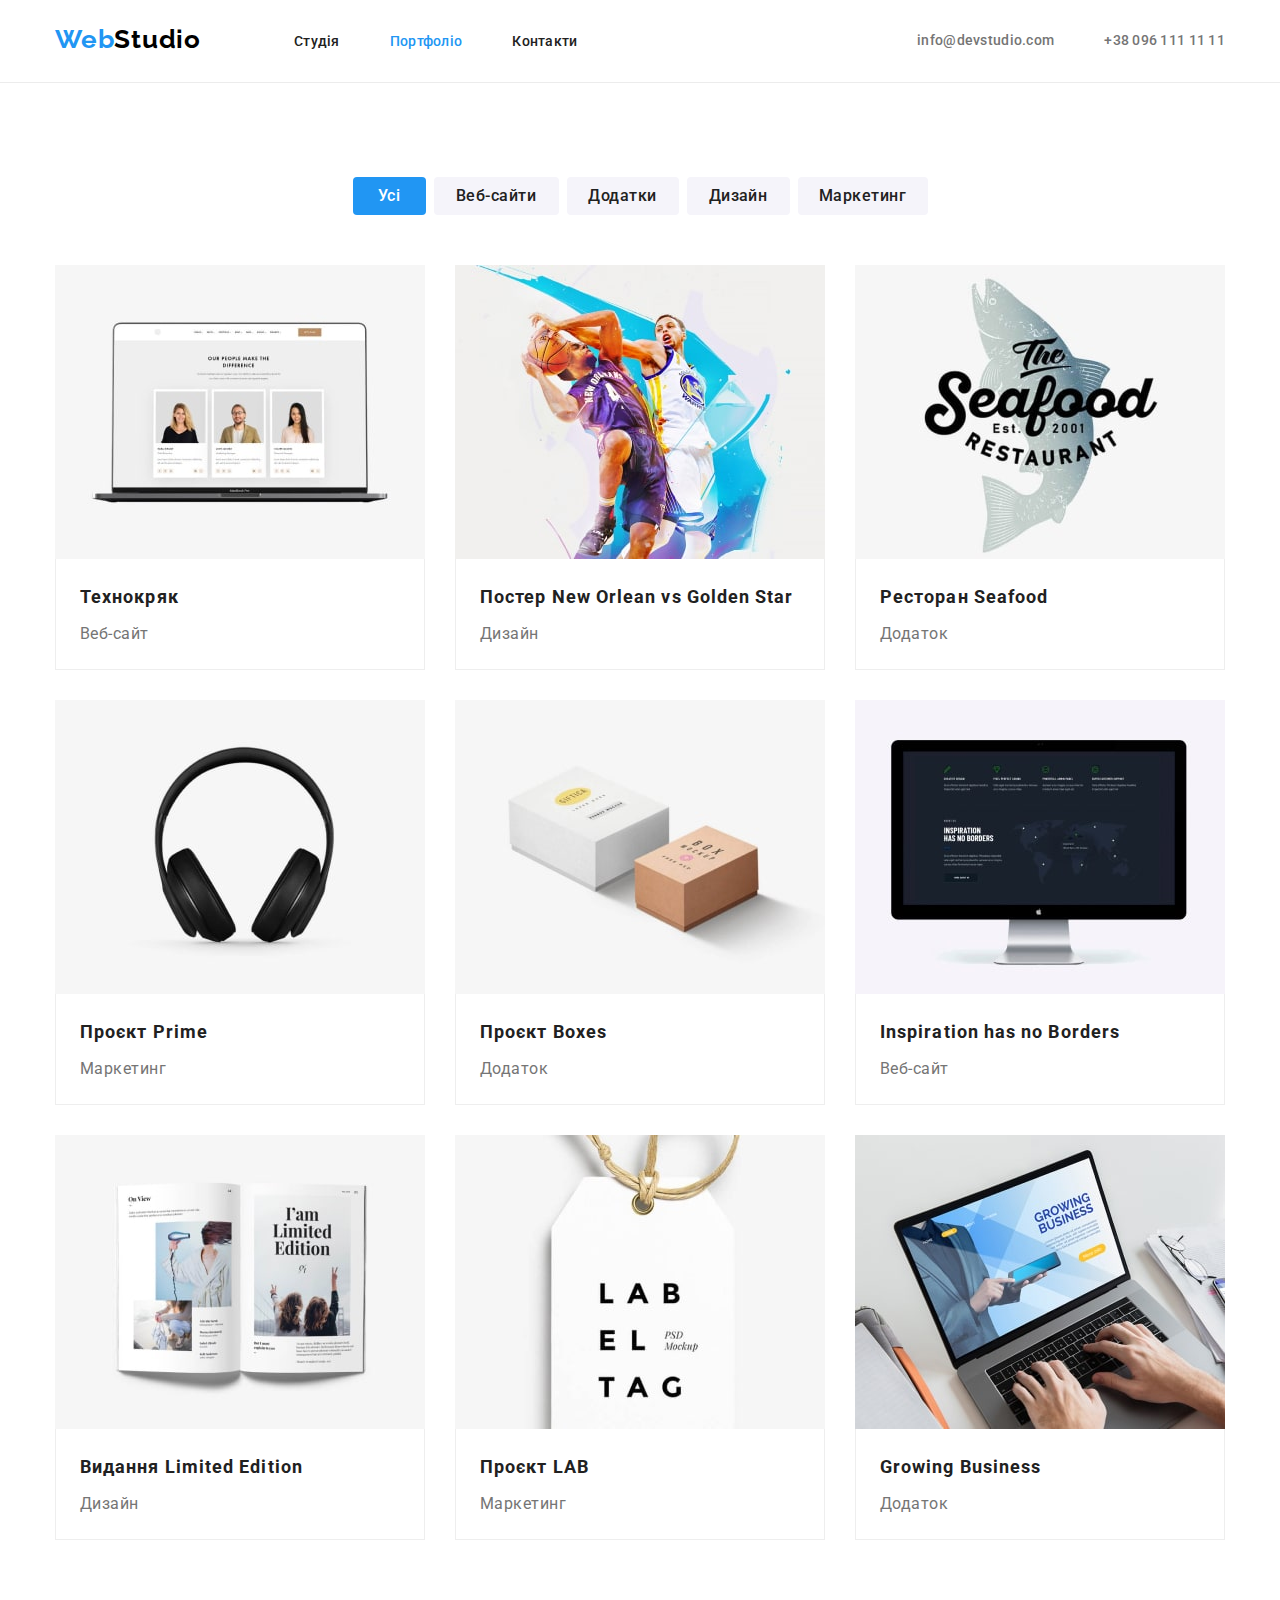
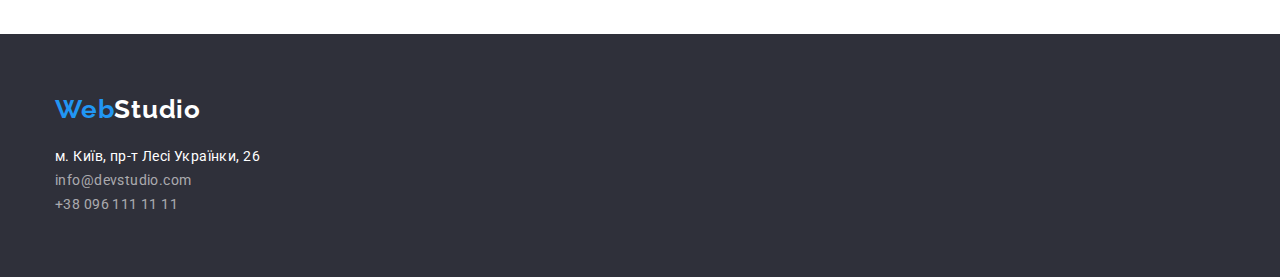
==== portfolio.html @ 51fae98f "DZ 5 (commit 1)" ====
<!DOCTYPE html>
<html lang="uk">
<head>
    <meta charset="UTF-8">
    <meta http-equiv="X-UA-Compatible" content="IE=edge">
    <meta name="viewport" content="width=device-width, initial-scale=1.0">
    <title>Document</title>
    <link rel="preconnect" href="https://fonts.googleapis.com">
<link rel="preconnect" href="https://fonts.gstatic.com" crossorigin>
<link href="https://fonts.googleapis.com/css2?family=Raleway:wght@700&family=Roboto:wght@400;500;700;900&display=swap" rel="stylesheet">
<link rel="stylesheet" href="https://cdnjs.cloudflare.com/ajax/libs/modern-normalize/1.1.0/modern-normalize.min.css"/>
    <link rel="stylesheet" href="./css/styles.css">
</head>
<body>

    <!--Голова сторінки-->

    <header class="header">
        <div class="container header-nav">
            <nav class="nav-item">
                <a href="" class="header-logo link"><span class="letter">Web</span>Studio</a> 
                <ul class="site-nav list">
                    <li class="item"><a href="./index.html" class="site-nav-link link">Студія</a></li>
                    <li class="item"><a href="" class="site-nav-link link current-portfolio">Портфоліо</a></li>
                    <li class="item"><a href="" class="site-nav-link link">Контакти</a></li>
                </ul>
            </nav>
    
            <ul class="site-contact list">
                <li class="header-contact"><a href="mailto:info@devstudio.com" class="header-link link">info@devstudio.com</a></li> 
                <li class="header-contact"><a href="tel:+380961111111" class="header-link link">+38 096 111 11 11</a></li>
            </ul>
        </div>
    </header>

<main>
    <section class="projects">
        <div class="container">
            <h1 class="visually-hidden">Наші проекти</h1>
        <ul class="filter list">
            <li class="button-filter">
                <button type="button" class="active-button button-name">Усі</button>
            </li>
            <li class="button-filter">
                <button type="button" class="button-two button-name">Веб-сайти</button>
            </li>
            <li class="button-filter">
                <button type="button" class="button-three button-name">Додатки</button>
            </li>
            <li class="button-filter">
                <button type="button" class="button-four button-name">Дизайн</button>
            </li>
            <li class="button-filter">
                <button type="button" class="button-five button-name">Маркетинг</button>
            </li>
        </ul>
        <ul class="images-filter list">
            <li class="element-filter">
                <a href="" class="work-examples">
                <img src="./images/project1.jpg" alt="Веб-сайт де зображені співробітники компанії" width="370" class="img-filtr">
                <div class="portfolio-name">
                    <h2 class="title-project">Технокряк</h2>
                    <p class="text-project">Веб-сайт</p>
                </div>
            </a>
            </li>
            <li class="element-filter">
                <a href="" class="work-examples">
                    <img src="./images/project2.jpg" alt="Постер де зображені баскетболісти" width="370" class="img-filtr">
                <div class="portfolio-name">
                    <h2 class="title-project">Постер New Orlean vs Golden Star</h2>
                    <p class="text-project">Дизайн</p>
                </div>
                </a>
            </li>
            <li class="element-filter">
                <a href="" class="work-examples">
                    <img src="./images/project3.jpg" alt="Зображена риба та назва ресторану" width="370" class="img-filtr">
                <div class="portfolio-name">
                    <h2 class="title-project">Ресторан Seafood</h2>
                    <p class="text-project">Додаток</p>
                </div>
                </a>
            </li>
            <li class="element-filter">
                <a href="" class="work-examples">
                    <img src="./images/project4.jpg" alt="Зображени навушники" width="370" class="img-filtr">
                <div class="portfolio-name">
                    <h2 class="title-project">Проєкт Prime</h2>
                    <p class="text-project">Маркетинг</p>
                </div>
                </a>
            </li>
            <li class="element-filter">
                <a href="" class="work-examples">
                    <img src="./images/project5.jpg" alt="Зображено 2 коробки" width="370" class="img-filtr">
                <div class="portfolio-name">
                    <h2 class="title-project">Проєкт Boxes</h2>
                    <p class="text-project">Додаток</p>
                </div>
                </a>
            </li>
            <li class="element-filter">
                <a href="" class="work-examples">
                    <img src="./images/project6.jpg" alt="Зображена карта нашої планети та оформлен Веб-сайт" width="370" class="img-filtr">
                <div class="portfolio-name">
                    <h2 class="title-project">Inspiration has no Borders</h2>
                    <p class="text-project">Веб-сайт</p>
                </div>
                </a>
            </li>
            <li class="element-filter">
                <a href="" class="work-examples">
                    <img src="./images/project7.jpg" alt="Зображена книга з картинками жінок та описом" width="370" class="img-filtr">
                <div class="portfolio-name">
                    <h2 class="title-project">Видання Limited Edition</h2>
                    <p class="text-project">Дизайн</p>
                </div>
                </a>
            </li>
            <li class="element-filter">
                <a href="" class="work-examples">
                    <img src="./images/project8.jpg" alt="Зображена бірка з надписом Label Tag" width="370" class="img-filtr">
                <div class="portfolio-name">
                    <h2 class="title-project">Проєкт LAB</h2>
                    <p class="text-project">Маркетинг</p>
                </div>
                </a>
            </li>
            <li class="element-filter">
                <a href="" class="work-examples">
                    <img src="./images/project9.jpg" alt="Зображен включений ноутбук з відкритою сторінкою сайту" width="370" class="img-filtr">
                <div class="portfolio-name">
                    <h2 class="title-project">Growing Business</h2>
                    <p class="text-project">Додаток</p>
                </div>
                </a>
            </li>
        </ul>
        </div>
    </section>

</main>

<!--Підвал-->

<footer class="footer">
    <div class="container">
        <a href="" class="logo-footer link"><span class="letter">Web</span>Studio</a>
        <address class="address-footer list">
            <ul class="footer-li list">
                <li><a href="https://goo.gl/maps/nvpuo9Nf6WR2v7vD8" target="_blank" rel="noopener noreferrer" class="maps-address-footer link">м. Київ, пр-т Лесі Українки, 26</a></li>
                <li><a href="mailto://info@devstudio.com" class="address-footer link">info@devstudio.com</a></li>
                <li><a href="tel:+380961111111" class="address-footer link">+38 096 111 11 11</a></li>
            </ul>
        </address>
    </div>
</footer>

</body>
</html>
---- css/styles.css ----
:root {
    --main-color: #212121;
    --secondary-color: #757575;
    --accent: #2196F3;
    --white: #FFFFFF;
    --secondary-background: #F5F5F5;
    --additional-background: #2F303A;
    --additional-color: rgba(255, 255, 255, 0.6);
    --logo-color: #000000;
    --different-background: #F5F4FA;
}

* {
    box-sizing: border-box;
    margin: 0;
    padding: 0;
}

.container{
    width: 1200px;
    margin-left: auto;
    margin-right: auto;
    padding-left: 15px;
    padding-right: 15px;
}


body {
    font-family: "Roboto", sans-serif;
}

a {
    text-decoration: none;
  }

.link {
    text-decoration: none;
}

.list {
    list-style: none;

}

.hero {
    background-color: var(--additional-background);
    padding-top: 200px;
    padding-bottom: 200px;
    text-align: center;
    background-position: center;
    background-repeat: no-repeat;
    background-size: cover;

    max-width: 1600px;
    height: 600px;
    margin-left: auto;
    margin-right: auto;
    background-image: linear-gradient(
        to right,
        rgba(47, 48, 58, 0.4),
        rgba(47, 48, 58, 0.4)),                  
        url("../images/hero.jpg");
}

.header {
    background-color: var(--white);
    border-bottom: 1px solid #ECECEC;
}

.letter {
    color: var(--accent);
}

.header-logo {
    font-family: 'Raleway', sans-serif ;
    font-weight: 700;
    font-size: 26px;
    line-height: 1.19;
    letter-spacing: 0.03em;
    color: var(--logo-color);
    padding-top: 24px;
    padding-bottom: 25px;
    margin-right: 93px;
}

.site-nav {
    display: flex;
    align-items: center;
}

.item {
    display: block;
    padding-top: 32px;
    padding-bottom: 32px;
}

.site-contact {
    display: flex;
}

.site-nav-link {
    font-weight: 500;
    font-size: 14px;
    line-height: 1.14;
    letter-spacing: 0.02em;
    color: var(--main-color);

    transition: color 250ms cubic-bezier(0.4, 0, 0.2, 1);
   
}

.site-nav .item {
    margin-right: 50px;
}

.site-nav .item:last-child {
    margin-right: 0;
}

.site-nav-link:hover, .site-nav-link:focus {
    color: var(--accent);
}

.header-contact {
    margin-right: 50px;
    padding-top: 32px;
    padding-bottom: 32px;
}

.header-contact:last-child {
    margin-right: 0;
}

.header-link {
    display: flex;
    align-items: center;
    font-weight: 500;
    font-size: 14px;
    line-height: 1.14;
    letter-spacing: 0.02em;
    color: var(--secondary-color);
    transition: color 250ms cubic-bezier(0.4, 0, 0.2, 1);
}

.header-link:hover, .header-link:focus {
    color: var(--accent);
}

.hero-button:hover, .hero-button :focus {
    background-color: #188CE8;
    }

.main-title {
    font-weight: 900;
    font-size: 44px;
    line-height: 1.36;
    text-align: center;
    letter-spacing: 0.06em;
    text-transform: uppercase;
    color: var(--white);
    margin-bottom: 30px;
    margin-left: auto;
    margin-right: auto;
    width: 696px;
}

.hero-button {
    font-weight: 700;
    font-size: 16px;
    line-height: 1.88;
    letter-spacing: 0.06em;
    color: var(--white);
    background-color: var(--accent);
    cursor: pointer;
    padding: 10px 32px;
    border-radius: 4px;
    text-align: center;
    border: 0;
    margin: 0 auto;
    transition: background-color 250ms cubic-bezier(0.4, 0, 0.2, 1);
}

.icon {
    fill: currentColor;
}

.benefits {
    display: flex;
}

.benefits-item:not(:last-child) {
    margin-right: 30px;
}

.benefits-icon {
    width: 270px;
    height: 120px;
    background-color: var(--different-background);
    display: flex;
    justify-content: center;
    align-items: center;
    margin-bottom: 30px;
}

.section {
    padding-top: 94px;
    padding-bottom: 94px;
}

.visually-hidden {
    position: absolute;
    white-space: nowrap;
    width: 1px;
    height: 1px;
    overflow: hidden;
    border: 0;
    padding: 0;
    clip: rect(0 0 0 0);
    clip-path: inset(50%);
    margin: -1px;
}

.title-text {
    font-weight: 700;
    font-size: 14px;
    line-height: 1.14;
    letter-spacing: 0.03em;
    text-transform: uppercase;
    color: var(--main-color);
    margin-bottom: 10px;
}

.text {
    font-weight: 400;
    font-size: 14px;
    line-height: 1.71;
    letter-spacing: 0.03em;
    color: var(--secondary-color);
}

.title {
    font-weight: 700;
    font-size: 36px;
    line-height: 1.17;
    text-align: center;
    letter-spacing: 0.03em;
    color: var(--main-color);
}

.what are we doing company {
    padding-top: 0px;
    background-color: var(--secondary-background)
}

.section-text {
    margin-bottom: 50px;
}

.img-container {
    display: flex;
    padding-bottom: 94px;
}

.img-list:not(:last-child) {
    margin-right: 30px;
}

.section-img {
    display: block;
    width: 100%;
    height: auto;
}

.team {
    background-color: var(--different-background);
}

.title-team-text {
    margin-bottom: 50px;
}

.team-flex {
    display: flex;
}

.title-team-employee {
    font-weight: 500;
    font-size: 16px;
    line-height: 1.19;
    letter-spacing: 0.03em;
    color: var(--main-color);
    margin-bottom: 10px;
    text-align: center;
}

.text-team-employee {
    font-weight: 400;
    font-size: 16px;
    line-height: 1.19;
    letter-spacing: 0.03em;
    color: var(--secondary-color);
    text-align: center;
    margin-bottom: 16px;
}

.name {
    padding-top: 30px;
    padding-bottom: 30px;
}

.team-icon {
    display: flex;
    flex-direction: row;
    justify-content: center;
    margin-top: 16px;
    list-style: none;
}

.border-icon {
    display: flex;
    width: 44px;
    height: 44px;
    border-radius: 50%;
    align-items: center;
    justify-content: center;
    color: #AFB1B8;
    transition: background-color 250ms cubic-bezier(0.4, 0, 0.2, 1),
    color 250ms cubic-bezier(0.4, 0, 0.2, 1);
}

.icon-list:not(:last-child) {
    margin-right: 10px;
}

.border-icon:hover, .border-icon:focus {
    background-color: var(--accent);
    color: var(--white);
}

.footer {
    background-color: var(--additional-background);
    padding-top: 60px;
    padding-bottom: 60px;
}

.footer-li .footer-item:not(:last-child) {
    margin-bottom: 9px;
}

.maps-address-footer {
    font-weight: 400;
    font-size: 14px;
    line-height: 1.71;
    letter-spacing: 0.03em;
    color: var(--white);
    font-style: normal;
    transition: color 250ms cubic-bezier(0.4, 0, 0.2, 1);
}

.address-footer {
    font-weight: 400;
    font-size: 14px;
    line-height: 1.71;
    letter-spacing: 0.03em;
    color: var(--additional-color);
    font-style: normal;
    transition: color 250ms cubic-bezier(0.4, 0, 0.2, 1);
}

.button-name {
    font-family: inherit;
    font-weight: 500;
    font-size: 16px;
    line-height: 1.62;
    text-align: center;
    letter-spacing: 0.03em;
    color: var(--main-color);
    background-color: var(--different-background);
    cursor: pointer;
    border-radius: 4px;
    border: transparent;
    transition: color 250ms cubic-bezier(0.4, 0, 0.2, 1),
    background-color 250ms cubic-bezier(0.4, 0, 0.2, 1),
    box-shadow 250ms cubic-bezier(0.4, 0, 0.2, 1);
}

.button-name:hover, .button-name:focus {
    box-shadow: 0px 3px 1px rgba(0, 0, 0, 0.1), 0px 1px 2px rgba(0, 0, 0, 0.08), 0px 2px 2px rgba(0, 0, 0, 0.12);
}

.projects {
    padding-top: 94px;
    padding-bottom: 94px;
}

.button-name:hover, .button-name:focus {
    color: var(--white);
    background-color: var(--accent);
}

.title-project {
    font-weight: 700;
    font-size: 18px;
    line-height: 2;
    letter-spacing: 0.06em;
    color: var(--main-color);
    margin-bottom: 4px;
}

.text-project {
    font-weight: 400;
    font-size: 16px;
    line-height: 1.87;
    letter-spacing: 0.03em;
    color: var(--secondary-color);
}

.logo-footer {
    font-family: 'Raleway', sans-serif;
    font-weight: 700;
    font-size: 26px;
    line-height: 1.19;
    letter-spacing: 0.03em;
    color: var(--white);
    margin-bottom: 20px;
    display: inline-block;
}

.footer-li {
padding: 0;
}

.maps-address-footer:hover, .maps-address-footer:focus {
    color: var(--accent);
}

.address-footer:hover, .address-footer:focus {
    color: var(--accent);
}

.current {
    color: var(--accent);
}

.current-portfolio {
    color: var(--accent);
}

.header-nav {
    display: flex;
    align-items: center;
    justify-content: space-between
}

.nav-item {
    display: flex;
}

.filter {
    display: flex;
    justify-content: center;
    padding: 8px, 22px;
    margin-bottom: 50px;
}

.images-filter {
    display: flex;
    flex-wrap: wrap;
    gap: 30px;
}

.element-filter {
    flex-basis: calc((100% - 60px) / 3);
}

.element-filter:hover .element-filter:focus {

}

.work-examples {
    display: block;
    transition: box-shadow 250ms cubic-bezier(0.4, 0, 0.2, 1);
    
}

.work-examples:hover, .work-examples:focus {
    box-shadow: 0px 1px 1px rgba(0, 0, 0, 0.12), 0px 4px 4px rgba(0, 0, 0, 0.06), 1px 4px 6px rgba(0, 0, 0, 0.16);
}

.img-filtr {
    display: block;
    width: 100%;
    height: auto;
}

.portfolio-name {
    padding-top: 20px;
    padding-left: 24px;
    padding-right: 24px;
    padding-bottom: 20px;
    border-left: 1px solid #EEEEEE;
    border-bottom: 1px solid #EEEEEE;
    border-right: 1px solid #EEEEEE;
}

.team-employee {
    background-color: var(--white);
}

.team-employee:not(:last-child) {
    margin-right: 30px;
}

.button-filter:not(:last-child) {
    margin-right: 8px;
}

.button-filter {
    padding: 8px, 22px;
}

.active-button {
    background-color: var(--accent);
    color: var(--white);
    width: 73px;
    height: 38px;
}

.button-two {
    width: 125px;
    height: 38px;
}

.button-three {
    width: 112px;
    height: 38px;
}

.button-four {
    width: 103px;
    height: 38px;
}

.button-five {
    width: 130px;
    height: 38px;
}

.button-filter:not(:first-child) {
    padding: 8px, 22px;
}

.mail-icon {
    fill: currentColor;
    margin-right: 10px;
}

.mail-icon:hover, .mail-icon:focus {
    fill: var(--accent);
}

.phone-icon {
    fill: currentColor;
    margin-right: 10px;
}

.phone-icon:hover, .phone-icon:focus {
    fill: var(--accent);
}

.text-clients {
    font-style: normal;
    font-weight: 700;
    font-size: 36px;
    line-height: 1.17;
    color: var(--main-color);
    text-align: center;
    letter-spacing: 0.03em;
    margin-bottom: 50px;
    padding-top: 94px;
}

.border-clients {
    display: flex;
    width: 170px;
    height: 92px;
    align-items: center;
    justify-content: center;
    border: 1px solid #AFB1B8;
    border-radius: 4px;
    color: #AFB1B8;
    transition: color 250ms cubic-bezier(0.4, 0, 0.2, 1),
    border 250ms cubic-bezier(0.4, 0, 0.2, 1);
}

.border-clients:hover, .border-clients:focus {
    color: var(--accent);
    border: 1px solid var(--accent);
}

.clients-icon {
    padding: 16px, 32px;
    fill: currentColor;
}

.list-item {
    margin-bottom: 94px;
}

.list-item {
    display: flex;
}

.part-list:not(:last-child) {
    margin-right: 30px;
}

.footer-text {
    font-weight: 700;
    font-size: 14px;
    line-height: 1.14;
    letter-spacing: 0.03em;
    text-transform: uppercase;
    margin-bottom: 20px;
    color: var(--white)
}

.footer-list {
    display: inline-flex;
    justify-content: flex-start;
}

.footer-list:not(:last-child) {
    margin-right: 10px;
}

.footer-link {
    width: 44px;
    height: 44px;
    border-radius: 50%;
    display: flex;
    align-items: center;
    justify-content: center;
    color: var(--white);
    background: rgba(255, 255, 255, 0.1);
    transition: background-color 250ms cubic-bezier(0.4, 0, 0.2, 1);
    
}

.footer-link:hover, .footer-link:focus {
    background-color: var(--accent);
}

.flex {
    display: flex;
    align-items: baseline;
}

.footer-box {
    margin-right: 70px;
}
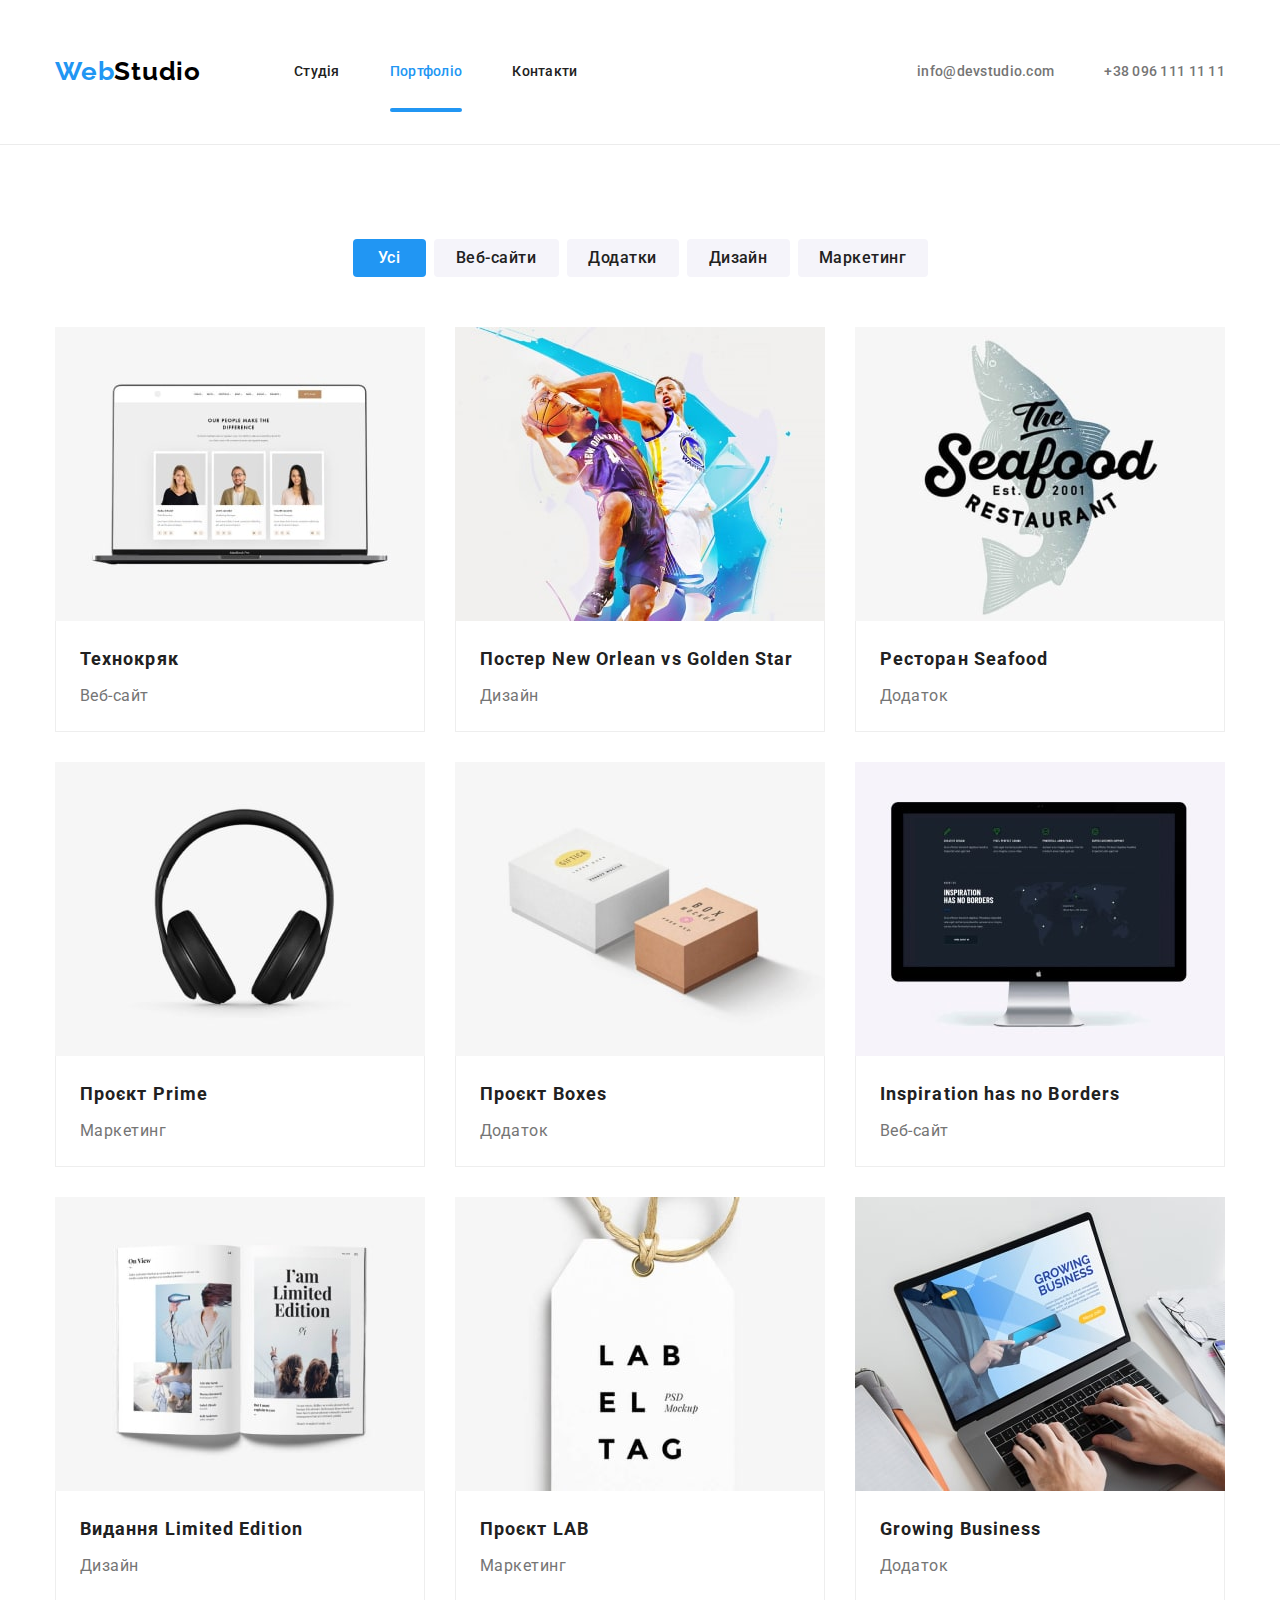
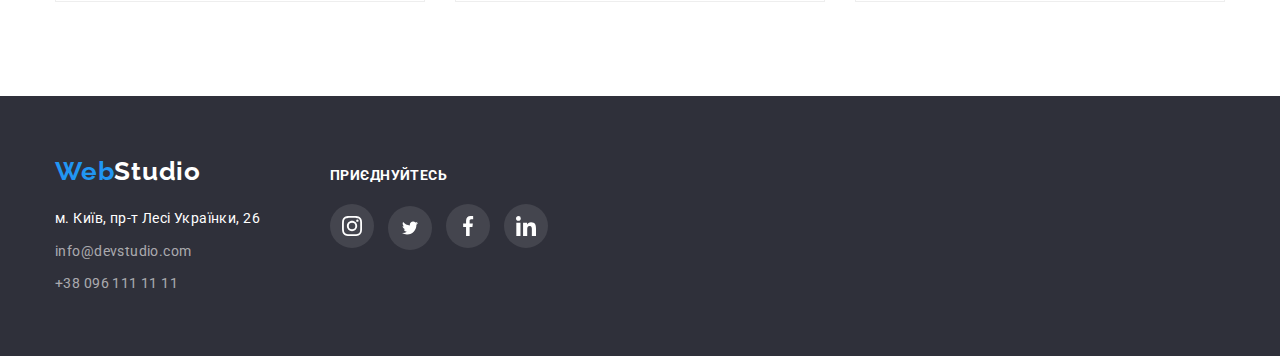
==== commit 28dc3e93: "DZ 5 ( commit 3 like )" ====
--- a/portfolio.html
+++ b/portfolio.html
@@ -145,15 +145,50 @@
 <!--Підвал-->
 
 <footer class="footer">
-    <div class="container">
-        <a href="" class="logo-footer link"><span class="letter">Web</span>Studio</a>
+    <div class="container flex">
+        <div class="footer-box">
+            <a href="" class="logo-footer link"><span class="letter">Web</span>Studio</a>
         <address class="address-footer list">
             <ul class="footer-li list">
-                <li><a href="https://goo.gl/maps/nvpuo9Nf6WR2v7vD8" target="_blank" rel="noopener noreferrer" class="maps-address-footer link">м. Київ, пр-т Лесі Українки, 26</a></li>
-                <li><a href="mailto://info@devstudio.com" class="address-footer link">info@devstudio.com</a></li>
-                <li><a href="tel:+380961111111" class="address-footer link">+38 096 111 11 11</a></li>
+                <li class="footer-item"><a href="https://goo.gl/maps/nvpuo9Nf6WR2v7vD8" target="_blank" rel="noopener noreferrer" class="maps-address-footer link">м. Київ, пр-т Лесі Українки, 26</a></li>
+                <li class="footer-item"><a href="mailto://info@devstudio.com" class="address-footer link">info@devstudio.com</a></li>
+                <li class="footer-item"><a href="tel:+380961111111" class="address-footer link">+38 096 111 11 11</a></li>
             </ul>
         </address>
+        </div>
+        <div>
+            <p class="footer-text">приєднуйтесь</p>
+            <ul social-network>
+                <li class="footer-list">
+                    <a href="" class="footer-link">
+                        <svg class="footer-icon icon" width="20" height="20">
+                            <use href="./images/symbol-defs.svg#icon-instagram"></use>
+                        </svg>
+                    </a>
+                </li>
+                <li class="footer-list">
+                    <a href="" class="footer-link">
+                        <svg class="footer-icon icon" width="20" height="16">
+                            <use href="./images/symbol-defs.svg#icon-twitter"></use>
+                        </svg>
+                    </a>
+                </li>
+                <li class="footer-list">
+                    <a href="" class="footer-link">
+                        <svg class="footer-icon icon" width="20" height="20">
+                            <use href="./images/symbol-defs.svg#icon-facebook"></use>
+                        </svg>
+                    </a>
+                </li>
+                <li class="footer-list">
+                    <a href="" class="footer-link">
+                        <svg class="footer-icon icon" width="20" height="20">
+                            <use href="./images/symbol-defs.svg#icon-linkedin"></use>
+                        </svg>
+                    </a>
+                </li>
+            </ul>
+        </div>
     </div>
 </footer>
 
--- a/css/styles.css
+++ b/css/styles.css
@@ -99,6 +99,8 @@
 }
 
 .site-nav-link {
+    display: block;
+    padding: 32px 0;
     font-weight: 500;
     font-size: 14px;
     line-height: 1.14;
@@ -107,6 +109,23 @@
 
     transition: color 250ms cubic-bezier(0.4, 0, 0.2, 1);
    
+}
+.current {
+    position: relative;
+
+    color: var(--accent);
+}
+
+.current::after {
+    position: absolute;
+    bottom: 0;
+
+    content: "";
+    display: block;
+    width: 100%;
+    height: 4px;
+    background-color: var(--accent);
+    border-radius: 2px;
 }
 
 .site-nav .item {
@@ -271,6 +290,32 @@
     height: auto;
 }
 
+.wrapper {
+    position: relative;
+ 
+}
+
+.text-position {
+    position: absolute;
+
+    font-weight: 700;
+    font-size: 14px;
+    line-height: 1,14px;
+    text-align: center;
+    letter-spacing: 0.03em;
+    text-transform: uppercase;
+    color: var(--white);
+    background-color: rgba(47, 48, 58, 0.8);
+    padding-top: 27px;
+    padding-bottom: 27px;
+    width: 370px;
+    height: 70px;
+    bottom: 0;
+    left: 0;
+    right: 0;
+    
+}
+
 .team {
     background-color: var(--different-background);
 }
@@ -438,12 +483,24 @@
     color: var(--accent);
 }
 
-.current {
+
+
+.current-portfolio {
+    position: relative;
+
     color: var(--accent);
 }
 
-.current-portfolio {
-    color: var(--accent);
+.current-portfolio::after {
+    position: absolute;
+    bottom: 0;
+
+    content: "";
+    display: block;
+    width: 100%;
+    height: 4px;
+    background-color: var(--accent);
+    border-radius: 2px;
 }
 
 .header-nav {
@@ -454,6 +511,7 @@
 
 .nav-item {
     display: flex;
+    align-items: center;
 }
 
 .filter {
@@ -471,10 +529,6 @@
 
 .element-filter {
     flex-basis: calc((100% - 60px) / 3);
-}
-
-.element-filter:hover .element-filter:focus {
-
 }
 
 .work-examples {
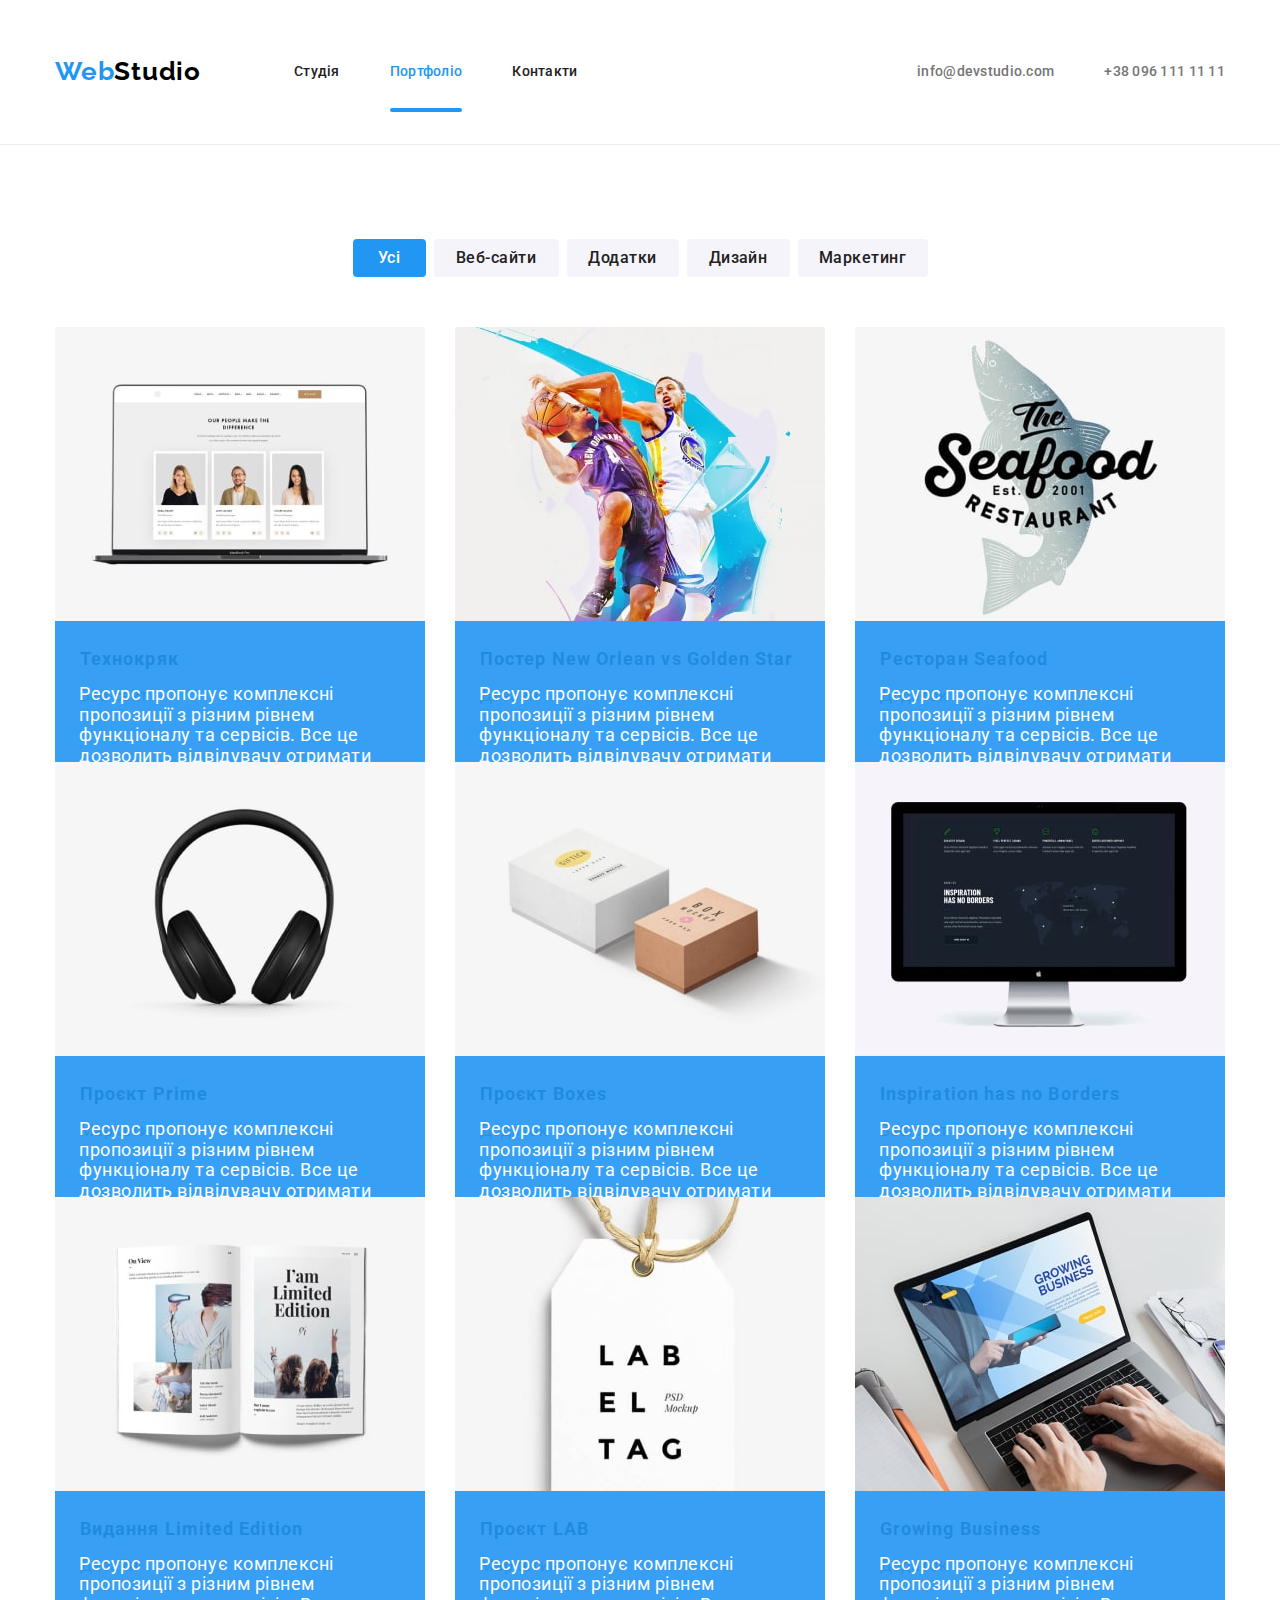
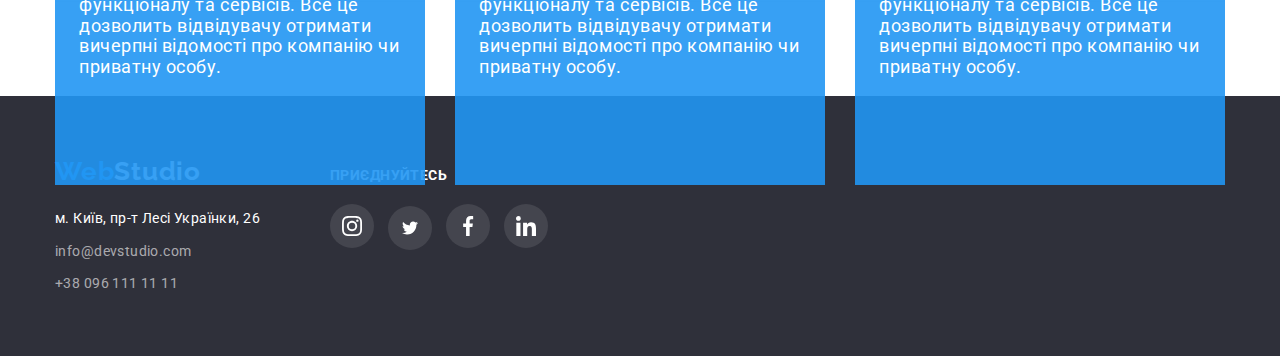
==== commit 74bd03e9: "DZ 5 ( commit 4 eror )" ====
--- a/portfolio.html
+++ b/portfolio.html
@@ -56,17 +56,23 @@
         </ul>
         <ul class="images-filter list">
             <li class="element-filter">
-                <a href="" class="work-examples">
-                <img src="./images/project1.jpg" alt="Веб-сайт де зображені співробітники компанії" width="370" class="img-filtr">
+               <a href="" class="work-examples">
+                    <div class="blue-overlay">
+                        <img src="./images/project1.jpg" alt="Веб-сайт де зображені співробітники компанії" width="370" class="img-filtr">
+                        <p class="text-overlay">Ресурс пропонує комплексні пропозиції з різним рівнем функціоналу та сервісів. Все це дозволить відвідувачу отримати вичерпні відомості про компанію чи приватну особу.</p>
+                    </div>
                 <div class="portfolio-name">
                     <h2 class="title-project">Технокряк</h2>
                     <p class="text-project">Веб-сайт</p>
                 </div>
-            </a>
-            </li>
-            <li class="element-filter">
-                <a href="" class="work-examples">
-                    <img src="./images/project2.jpg" alt="Постер де зображені баскетболісти" width="370" class="img-filtr">
+               </a>
+            </li>
+            <li class="element-filter">
+                <a href="" class="work-examples">
+                    <div class="blue-overlay">
+                        <img src="./images/project2.jpg" alt="Постер де зображені баскетболісти" width="370" class="img-filtr">
+                        <p class="text-overlay">Ресурс пропонує комплексні пропозиції з різним рівнем функціоналу та сервісів. Все це дозволить відвідувачу отримати вичерпні відомості про компанію чи приватну особу.</p>
+                    </div>
                 <div class="portfolio-name">
                     <h2 class="title-project">Постер New Orlean vs Golden Star</h2>
                     <p class="text-project">Дизайн</p>
@@ -75,7 +81,10 @@
             </li>
             <li class="element-filter">
                 <a href="" class="work-examples">
-                    <img src="./images/project3.jpg" alt="Зображена риба та назва ресторану" width="370" class="img-filtr">
+                    <div class="blue-overlay">
+                        <img src="./images/project3.jpg" alt="Зображена риба та назва ресторану" width="370" class="img-filtr">
+                        <p class="text-overlay">Ресурс пропонує комплексні пропозиції з різним рівнем функціоналу та сервісів. Все це дозволить відвідувачу отримати вичерпні відомості про компанію чи приватну особу.</p>
+                    </div>
                 <div class="portfolio-name">
                     <h2 class="title-project">Ресторан Seafood</h2>
                     <p class="text-project">Додаток</p>
@@ -84,7 +93,10 @@
             </li>
             <li class="element-filter">
                 <a href="" class="work-examples">
-                    <img src="./images/project4.jpg" alt="Зображени навушники" width="370" class="img-filtr">
+                    <div class="blue-overlay">
+                        <img src="./images/project4.jpg" alt="Зображени навушники" width="370" class="img-filtr">
+                        <p class="text-overlay">Ресурс пропонує комплексні пропозиції з різним рівнем функціоналу та сервісів. Все це дозволить відвідувачу отримати вичерпні відомості про компанію чи приватну особу.</p>
+                    </div>
                 <div class="portfolio-name">
                     <h2 class="title-project">Проєкт Prime</h2>
                     <p class="text-project">Маркетинг</p>
@@ -93,7 +105,10 @@
             </li>
             <li class="element-filter">
                 <a href="" class="work-examples">
-                    <img src="./images/project5.jpg" alt="Зображено 2 коробки" width="370" class="img-filtr">
+                    <div class="blue-overlay">
+                        <img src="./images/project5.jpg" alt="Зображено 2 коробки" width="370" class="img-filtr">
+                        <p class="text-overlay">Ресурс пропонує комплексні пропозиції з різним рівнем функціоналу та сервісів. Все це дозволить відвідувачу отримати вичерпні відомості про компанію чи приватну особу.</p>
+                    </div>
                 <div class="portfolio-name">
                     <h2 class="title-project">Проєкт Boxes</h2>
                     <p class="text-project">Додаток</p>
@@ -102,7 +117,10 @@
             </li>
             <li class="element-filter">
                 <a href="" class="work-examples">
-                    <img src="./images/project6.jpg" alt="Зображена карта нашої планети та оформлен Веб-сайт" width="370" class="img-filtr">
+                    <div class="blue-overlay">
+                        <img src="./images/project6.jpg" alt="Зображена карта нашої планети та оформлен Веб-сайт" width="370" class="img-filtr">
+                        <p class="text-overlay">Ресурс пропонує комплексні пропозиції з різним рівнем функціоналу та сервісів. Все це дозволить відвідувачу отримати вичерпні відомості про компанію чи приватну особу.</p>
+                    </div>
                 <div class="portfolio-name">
                     <h2 class="title-project">Inspiration has no Borders</h2>
                     <p class="text-project">Веб-сайт</p>
@@ -111,7 +129,10 @@
             </li>
             <li class="element-filter">
                 <a href="" class="work-examples">
-                    <img src="./images/project7.jpg" alt="Зображена книга з картинками жінок та описом" width="370" class="img-filtr">
+                    <div class="blue-overlay">
+                        <img src="./images/project7.jpg" alt="Зображена книга з картинками жінок та описом" width="370" class="img-filtr">
+                        <p class="text-overlay">Ресурс пропонує комплексні пропозиції з різним рівнем функціоналу та сервісів. Все це дозволить відвідувачу отримати вичерпні відомості про компанію чи приватну особу.</p>
+                    </div>
                 <div class="portfolio-name">
                     <h2 class="title-project">Видання Limited Edition</h2>
                     <p class="text-project">Дизайн</p>
@@ -120,7 +141,10 @@
             </li>
             <li class="element-filter">
                 <a href="" class="work-examples">
-                    <img src="./images/project8.jpg" alt="Зображена бірка з надписом Label Tag" width="370" class="img-filtr">
+                    <div class="blue-overlay">
+                        <img src="./images/project8.jpg" alt="Зображена бірка з надписом Label Tag" width="370" class="img-filtr">
+                        <p class="text-overlay">Ресурс пропонує комплексні пропозиції з різним рівнем функціоналу та сервісів. Все це дозволить відвідувачу отримати вичерпні відомості про компанію чи приватну особу.</p>
+                    </div>
                 <div class="portfolio-name">
                     <h2 class="title-project">Проєкт LAB</h2>
                     <p class="text-project">Маркетинг</p>
@@ -129,7 +153,10 @@
             </li>
             <li class="element-filter">
                 <a href="" class="work-examples">
-                    <img src="./images/project9.jpg" alt="Зображен включений ноутбук з відкритою сторінкою сайту" width="370" class="img-filtr">
+                    <div class="blue-overlay">
+                        <img src="./images/project9.jpg" alt="Зображен включений ноутбук з відкритою сторінкою сайту" width="370" class="img-filtr">
+                        <p class="text-overlay">Ресурс пропонує комплексні пропозиції з різним рівнем функціоналу та сервісів. Все це дозволить відвідувачу отримати вичерпні відомості про компанію чи приватну особу.</p>
+                    </div>
                 <div class="portfolio-name">
                     <h2 class="title-project">Growing Business</h2>
                     <p class="text-project">Додаток</p>
--- a/css/styles.css
+++ b/css/styles.css
@@ -531,10 +531,38 @@
     flex-basis: calc((100% - 60px) / 3);
 }
 
+.text-overlay:hover {
+    transform: translateY(0);
+}
+
+.blue-overlay {
+    position: relative;
+}
+
+.text-overlay {
+    position: absolute;
+
+    font-weight: 400;
+    font-size: 18px;
+    line-height: 1,56px;
+    letter-spacing: 0.03em;
+    color:var(--white);
+    background-color: rgba(33, 150, 243, 0.9);
+    width: 100%;
+    height: 100%;
+    top: 0;
+    padding: 63px 24px;
+    transform: translateY(100%);
+    opacity: ;
+}
+
+.text-overlay:hover {
+    opacity: ;
+}
+
 .work-examples {
     display: block;
-    transition: box-shadow 250ms cubic-bezier(0.4, 0, 0.2, 1);
-    
+    transition: box-shadow 250ms cubic-bezier(0.4, 0, 0.2, 1); 
 }
 
 .work-examples:hover, .work-examples:focus {
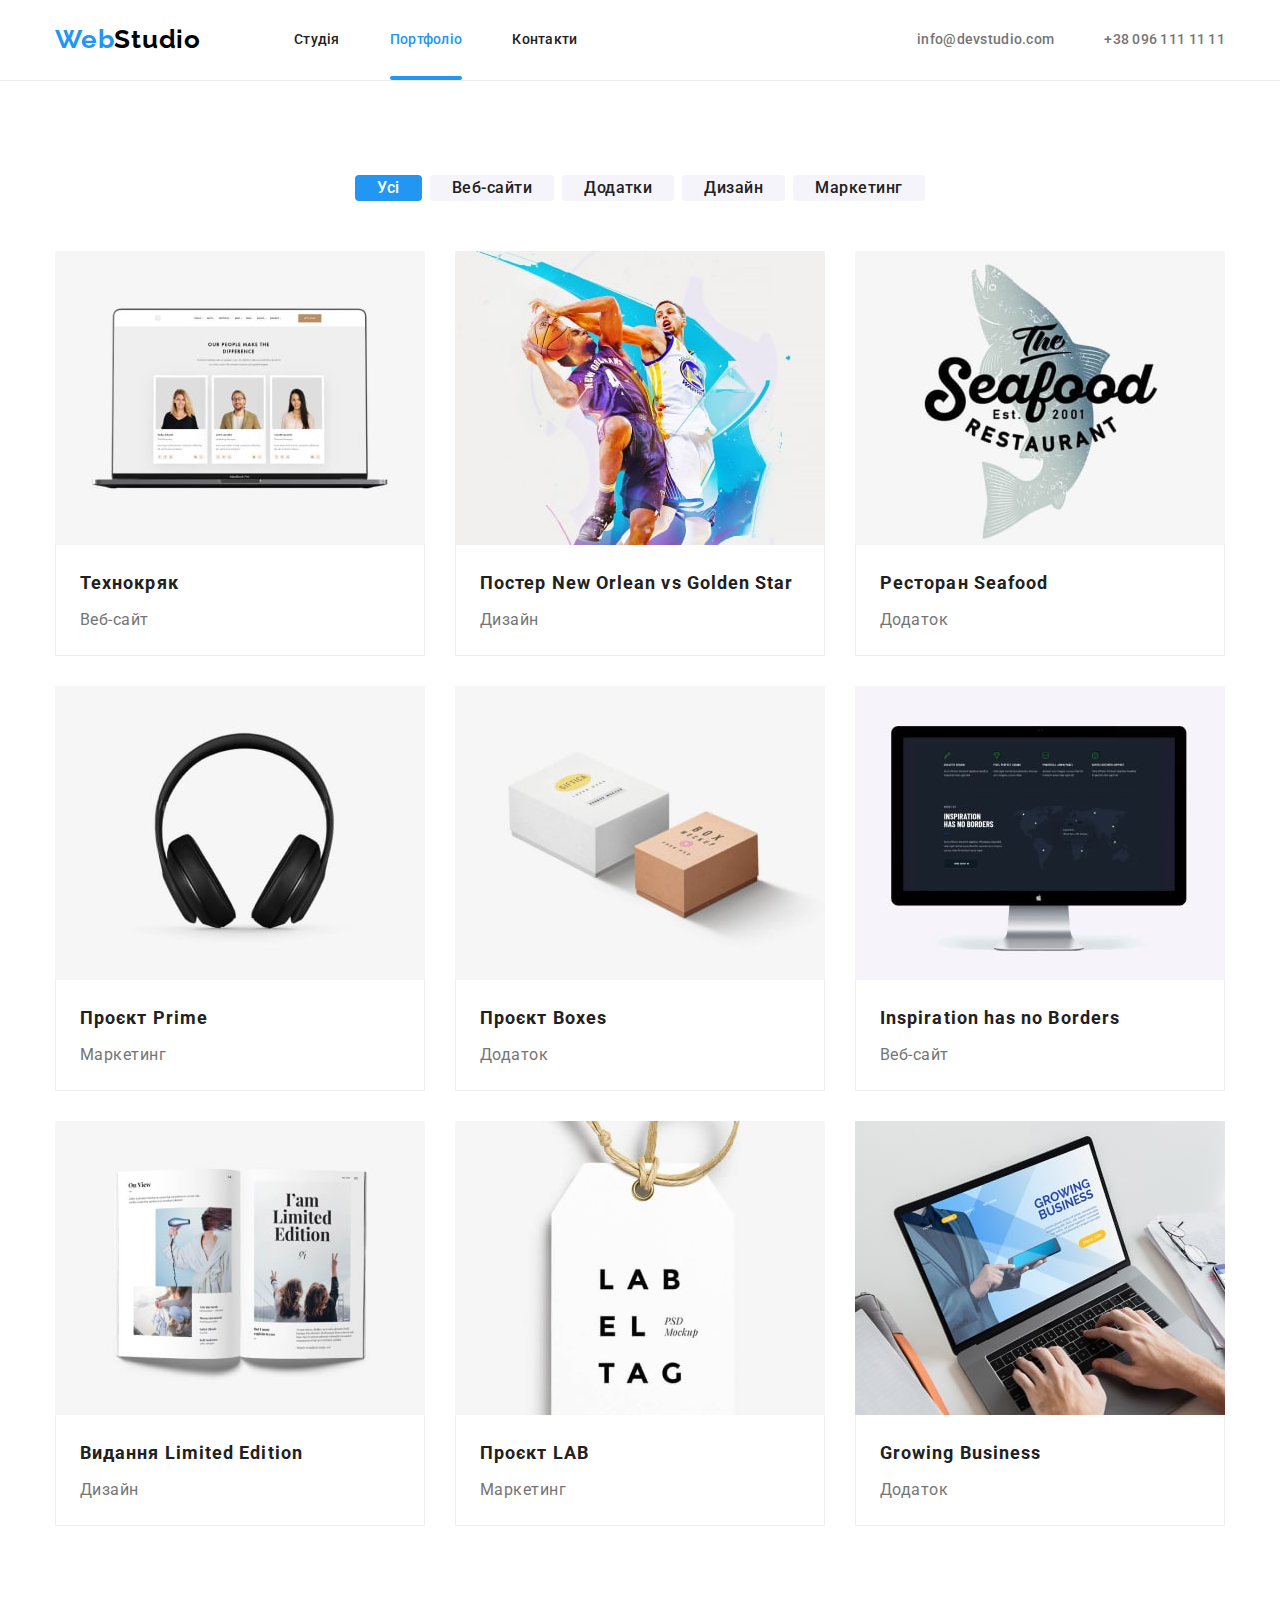
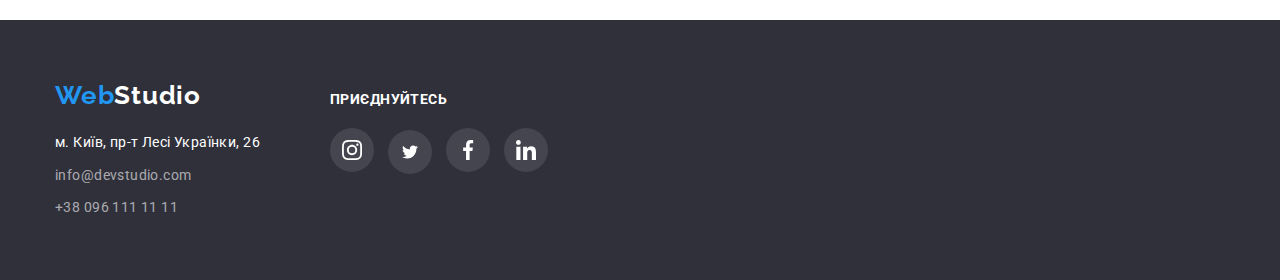
==== commit 46148732: "DZ 5 (commit finish)" ====
--- a/portfolio.html
+++ b/portfolio.html
@@ -39,19 +39,19 @@
             <h1 class="visually-hidden">Наші проекти</h1>
         <ul class="filter list">
             <li class="button-filter">
-                <button type="button" class="active-button button-name">Усі</button>
-            </li>
-            <li class="button-filter">
-                <button type="button" class="button-two button-name">Веб-сайти</button>
-            </li>
-            <li class="button-filter">
-                <button type="button" class="button-three button-name">Додатки</button>
-            </li>
-            <li class="button-filter">
-                <button type="button" class="button-four button-name">Дизайн</button>
-            </li>
-            <li class="button-filter">
-                <button type="button" class="button-five button-name">Маркетинг</button>
+                <button type="button" class="portfolio-button first-button button-name">Усі</button>
+            </li>
+            <li class="button-filter">
+                <button type="button" class="portfolio-button button-name">Веб-сайти</button>
+            </li>
+            <li class="button-filter">
+                <button type="button" class="portfolio-button button-name">Додатки</button>
+            </li>
+            <li class="button-filter">
+                <button type="button" class="portfolio-button button-name">Дизайн</button>
+            </li>
+            <li class="button-filter">
+                <button type="button" class="portfolio-button button-name">Маркетинг</button>
             </li>
         </ul>
         <ul class="images-filter list">
--- a/css/styles.css
+++ b/css/styles.css
@@ -8,6 +8,7 @@
     --additional-color: rgba(255, 255, 255, 0.6);
     --logo-color: #000000;
     --different-background: #F5F4FA;
+    --color-svg-clients: #AFB1B8;
 }
 
 * {
@@ -83,6 +84,57 @@
     margin-right: 93px;
 }
 
+.close-svg {
+    width: 18px;
+    height: 18px;
+    background-color: var(--white);
+}
+
+.close-button {
+    position: absolute;
+    display: flex;
+    align-items: center;
+    justify-content: center;
+    width: 30px;
+    height: 30px;
+    top: 8px;
+    right: 8px;
+    border: 1px solid rgba(31, 25, 25, 0.1);
+    border-radius: 50%;
+    background: transparent;
+    cursor: pointer;
+}
+
+.backdrop {
+position: fixed;
+top: 0;
+left: 0;
+width: 100%;
+height: 100%;
+background-color: rgba(0, 0, 0, 0.2);
+opacity: 1;
+z-index: 100;
+}
+
+.is-hidden {
+    opacity: 0;
+    pointer-events: none;
+}
+
+.modal {
+    position: absolute;
+    width: 528px;
+    height: 581px;
+    display: flex;
+    flex-direction: column;
+    top: 50%;
+    left: 50%;
+    transform: translate(-50%, -50%);
+    background-color: var(--white);
+    box-shadow: 0px 1px 3px rgba(0, 0, 0, 0.12), 0px 1px 1px rgba(0, 0, 0, 0.14), 0px 2px 1px rgba(0, 0, 0, 0.2);
+    border-radius: 4px;
+}
+
 .site-nav {
     display: flex;
     align-items: center;
@@ -90,8 +142,6 @@
 
 .item {
     display: block;
-    padding-top: 32px;
-    padding-bottom: 32px;
 }
 
 .site-contact {
@@ -297,23 +347,21 @@
 
 .text-position {
     position: absolute;
+    display: flex;
+    align-items: center;
+    justify-content: center;
 
     font-weight: 700;
     font-size: 14px;
-    line-height: 1,14px;
-    text-align: center;
+    line-height: 1.14;
     letter-spacing: 0.03em;
     text-transform: uppercase;
     color: var(--white);
     background-color: rgba(47, 48, 58, 0.8);
-    padding-top: 27px;
-    padding-bottom: 27px;
-    width: 370px;
+    width: 100%;
     height: 70px;
     bottom: 0;
     left: 0;
-    right: 0;
-    
 }
 
 .team {
@@ -531,12 +579,14 @@
     flex-basis: calc((100% - 60px) / 3);
 }
 
-.text-overlay:hover {
+.work-examples:hover .text-overlay {
     transform: translateY(0);
+    opacity: 1;
 }
 
 .blue-overlay {
     position: relative;
+    overflow: hidden;
 }
 
 .text-overlay {
@@ -551,13 +601,12 @@
     width: 100%;
     height: 100%;
     top: 0;
+    left: 0;
     padding: 63px 24px;
     transform: translateY(100%);
-    opacity: ;
-}
-
-.text-overlay:hover {
-    opacity: ;
+    transition: transform 250ms cubic-bezier(0.4, 0, 0.2, 1),
+    opacity 250ms cubic-bezier(0.4, 0, 0.2, 1);
+    opacity: 0;
 }
 
 .work-examples {
@@ -597,35 +646,17 @@
     margin-right: 8px;
 }
 
-.button-filter {
-    padding: 8px, 22px;
-}
-
-.active-button {
+
+.portfolio-button {
+    height: 26px;
+    padding: 6px 22px;
+    display: flex;
+    align-items: center;
+}
+
+.first-button {
     background-color: var(--accent);
     color: var(--white);
-    width: 73px;
-    height: 38px;
-}
-
-.button-two {
-    width: 125px;
-    height: 38px;
-}
-
-.button-three {
-    width: 112px;
-    height: 38px;
-}
-
-.button-four {
-    width: 103px;
-    height: 38px;
-}
-
-.button-five {
-    width: 130px;
-    height: 38px;
 }
 
 .button-filter:not(:first-child) {
@@ -668,9 +699,9 @@
     height: 92px;
     align-items: center;
     justify-content: center;
-    border: 1px solid #AFB1B8;
+    border: 1px solid var(--color-svg-clients);
     border-radius: 4px;
-    color: #AFB1B8;
+    color: var(--color-svg-clients);
     transition: color 250ms cubic-bezier(0.4, 0, 0.2, 1),
     border 250ms cubic-bezier(0.4, 0, 0.2, 1);
 }
